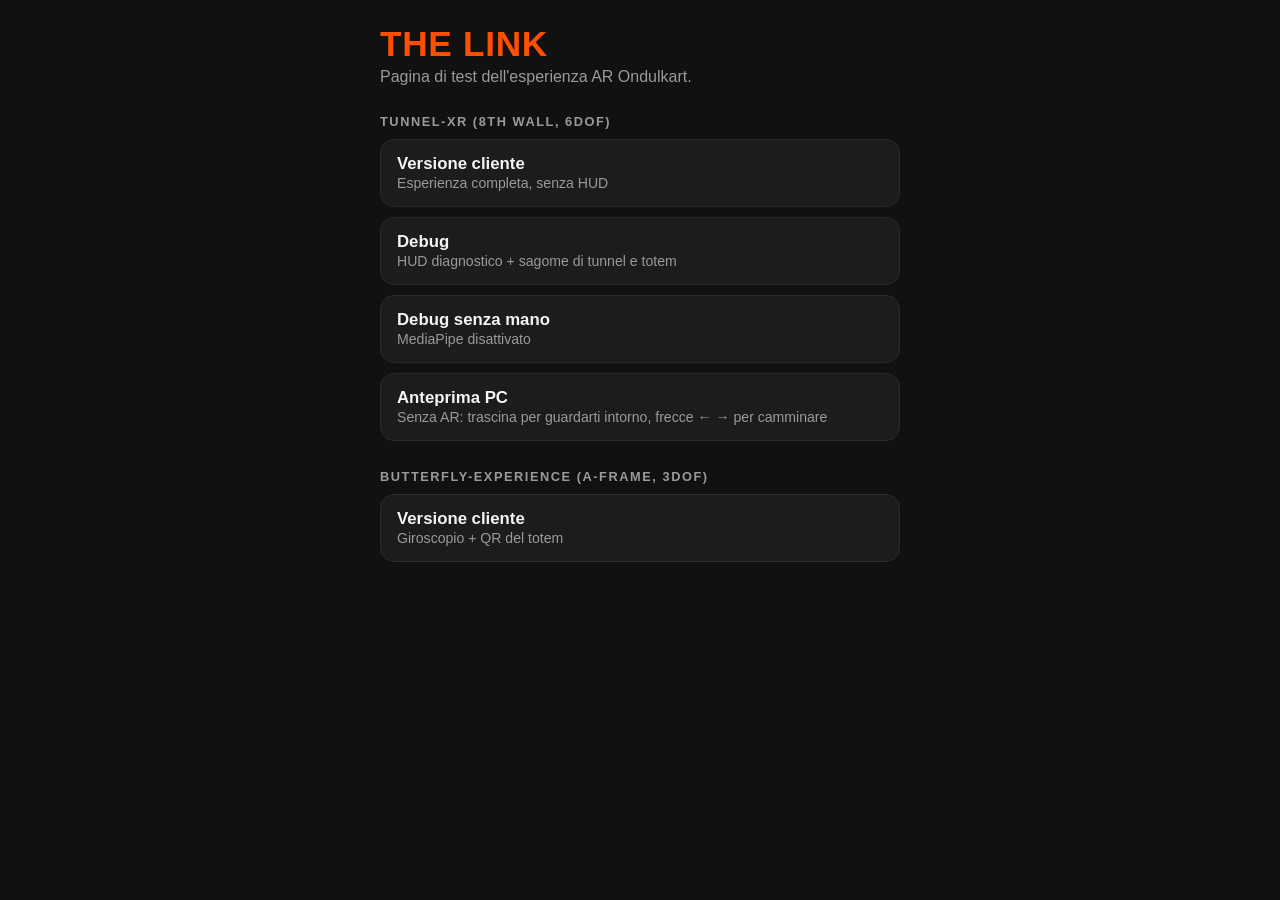
==== index.html @ 049da37c "Add files via upload" ====
<!DOCTYPE html>
<html lang="it">
<head>
  <meta charset="utf-8">
  <meta name="viewport" content="width=device-width, initial-scale=1, viewport-fit=cover">
  <title>THE LINK — test</title>
  <style>
    :root { --bg: #111; --fg: #f4f4f4; --muted: #9a9a9a; --accent: #fe5000; --card: #1c1c1c; }
    * { box-sizing: border-box; }
    body { margin: 0; background: var(--bg); color: var(--fg); font-family: -apple-system, BlinkMacSystemFont, "Segoe UI", sans-serif;
      padding: max(24px, env(safe-area-inset-top)) 16px 32px; }
    main { max-width: 520px; margin: 0 auto; }
    h1 { color: var(--accent); font-size: 2.2em; margin: 0 0 4px; letter-spacing: 0.02em; }
    p.lead { color: var(--muted); margin: 0 0 24px; }
    h2 { font-size: 0.8em; text-transform: uppercase; letter-spacing: 0.12em; color: var(--muted); margin: 28px 0 10px; }
    a.card { display: block; background: var(--card); color: var(--fg); text-decoration: none; border-radius: 14px;
      padding: 14px 16px; margin-bottom: 10px; border: 1px solid #2a2a2a; }
    a.card:active { border-color: var(--accent); }
    a.card strong { display: block; font-size: 1.05em; }
    a.card span { color: var(--muted); font-size: 0.88em; }
  </style>
</head>
<body>
<main>
  <h1>THE LINK</h1>
  <p class="lead">Pagina di test dell'esperienza AR Ondulkart.</p>

  <h2>tunnel-xr (8th Wall, 6DoF)</h2>
  <a class="card" href="tunnel-xr.html"><strong>Versione cliente</strong><span>Esperienza completa, senza HUD</span></a>
  <a class="card" href="tunnel-xr.html?debug"><strong>Debug</strong><span>HUD diagnostico + sagome di tunnel e totem</span></a>
  <a class="card" href="tunnel-xr.html?debug&nohands"><strong>Debug senza mano</strong><span>MediaPipe disattivato</span></a>
  <a class="card" href="tunnel-xr.html?preview&autostart"><strong>Anteprima PC</strong><span>Senza AR: trascina per guardarti intorno, frecce ← → per camminare</span></a>

  <h2>butterfly-experience (A-Frame, 3DoF)</h2>
  <a class="card" href="butterfly-experience.html"><strong>Versione cliente</strong><span>Giroscopio + QR del totem</span></a>
</main>
</body>
</html>
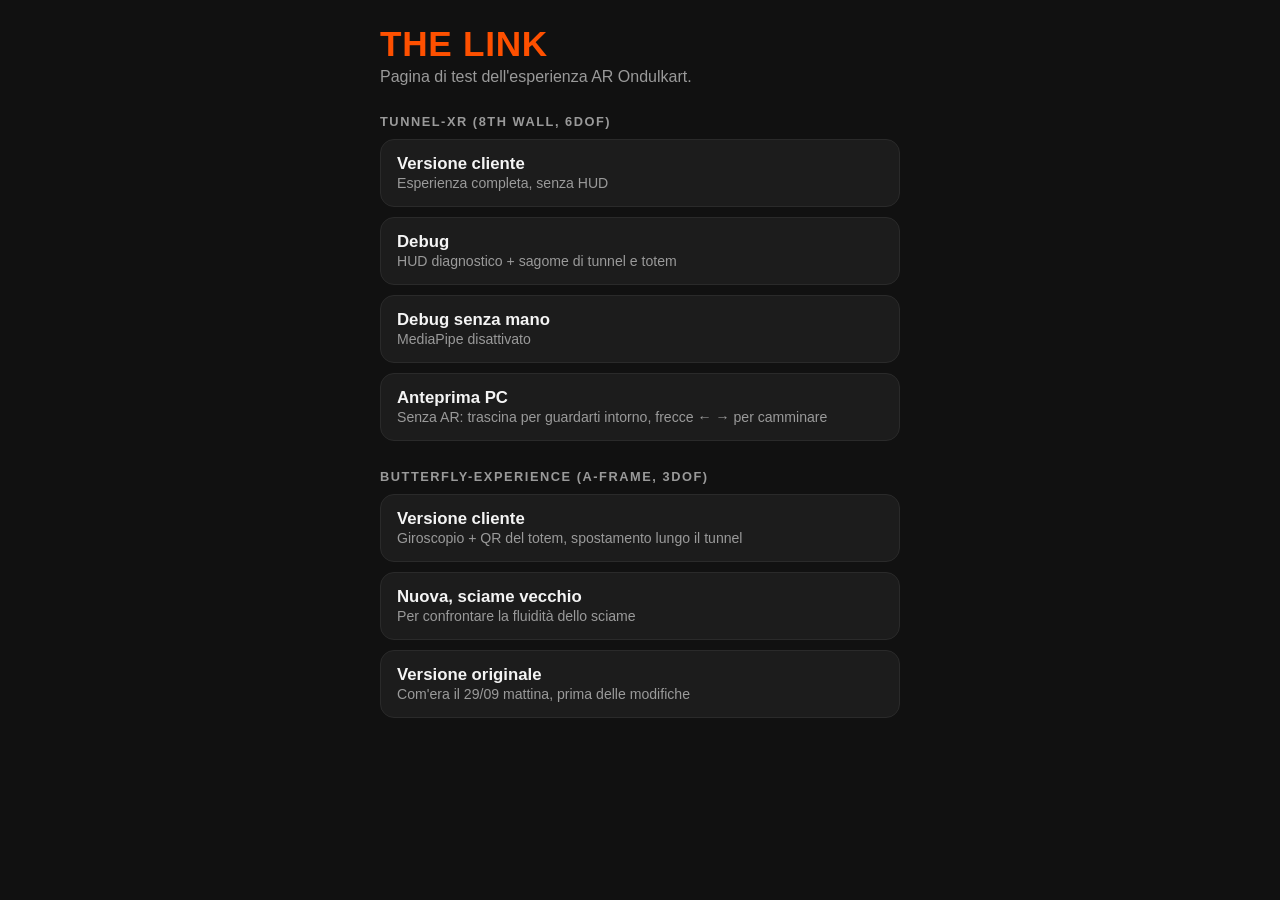
==== commit fbef8a6c: "Add files via upload" ====
--- a/index.html
+++ b/index.html
@@ -32,7 +32,9 @@
   <a class="card" href="tunnel-xr.html?preview&autostart"><strong>Anteprima PC</strong><span>Senza AR: trascina per guardarti intorno, frecce ← → per camminare</span></a>
 
   <h2>butterfly-experience (A-Frame, 3DoF)</h2>
-  <a class="card" href="butterfly-experience.html"><strong>Versione cliente</strong><span>Giroscopio + QR del totem</span></a>
+  <a class="card" href="butterfly-experience.html"><strong>Versione cliente</strong><span>Giroscopio + QR del totem, spostamento lungo il tunnel</span></a>
+  <a class="card" href="butterfly-experience.html?legacy"><strong>Nuova, sciame vecchio</strong><span>Per confrontare la fluidità dello sciame</span></a>
+  <a class="card" href="butterfly-experience-originale.html"><strong>Versione originale</strong><span>Com'era il 29/09 mattina, prima delle modifiche</span></a>
 </main>
 </body>
 </html>
